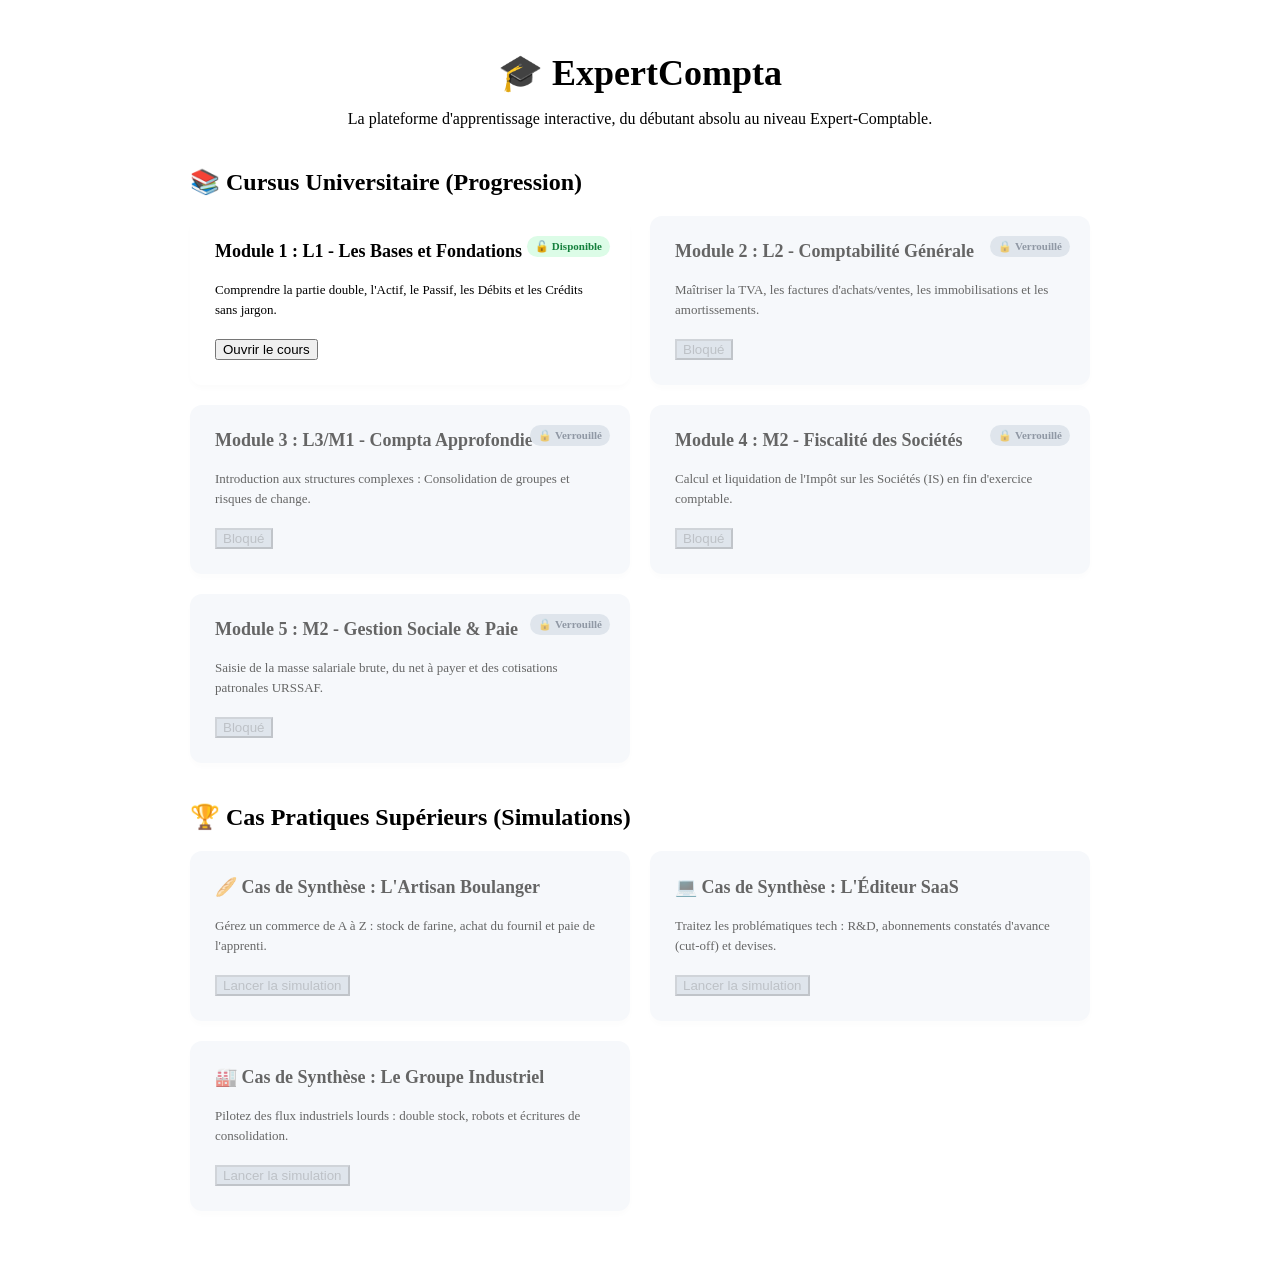
==== index.html @ 2071d0cb "Create index.html" ====
<!DOCTYPE html>
<html lang="fr">
<head>
    <meta charset="UTF-8">
    <meta name="viewport" content="width=device-width, initial-scale=1.0">
    <title>ExpertCompta | Académie de Comptabilité</title>
    <link rel="stylesheet" href="style.css">
    <style>
        body { display: flex; align-items: center; justify-content: center; min-height: 100vh; padding: 20px; box-sizing: border-box; }
        .hub-container { max-width: 900px; width: 100%; }
        .welcome-header { text-align: center; margin-bottom: 40px; }
        .welcome-header h1 { color: var(--accent-green); font-size: 36px; margin-bottom: 10px; }
        .modules-grid { display: grid; grid-template-columns: 1fr 1fr; gap: 20px; margin-bottom: 30px; }
        @media(max-width: 768px) { .modules-grid { grid-template-columns: 1fr; } }
        .module-card { background: var(--bg-card); border: 1px solid var(--border-color); border-radius: 12px; padding: 25px; position: relative; box-shadow: 0 4px 6px -1px rgba(0,0,0,0.02); }
        .module-card.locked { opacity: 0.6; background: #f1f5f9; cursor: not-allowed; }
        .module-card h3 { margin-top: 0; font-size: 18px; display: flex; align-items: center; gap: 8px; }
        .module-card p { font-size: 13px; color: var(--text-muted); line-height: 1.5; margin-bottom: 20px; }
        .lock-badge { position: absolute; top: 20px; right: 20px; background: #cbd5e1; color: #475569; padding: 4px 8px; border-radius: 20px; font-size: 11px; font-weight: bold; }
        .unlocked-badge { position: absolute; top: 20px; right: 20px; background: #dcfce7; color: #15803d; padding: 4px 8px; border-radius: 20px; font-size: 11px; font-weight: bold; }
    </style>
</head>
<body>
    <div class="hub-container">
        <div class="welcome-header">
            <h1>🎓 ExpertCompta</h1>
            <p class="text-muted">La plateforme d'apprentissage interactive, du débutant absolu au niveau Expert-Comptable.</p>
        </div>

        <h2 style="margin-bottom: 20px;">📚 Cursus Universitaire (Progression)</h2>
        <div class="modules-grid" id="modules-list"></div>

        <h2 style="margin-bottom: 20px; margin-top: 40px;">🏆 Cas Pratiques Supérieurs (Simulations)</h2>
        <div class="modules-grid" id="cases-list"></div>
    </div>

    <script>
        const configModules = [
            { id: "mod1", name: "Module 1 : L1 - Les Bases et Fondations", desc: "Comprendre la partie double, l'Actif, le Passif, les Débits et les Crédits sans jargon.", level: 1 },
            { id: "mod2", name: "Module 2 : L2 - Comptabilité Générale", desc: "Maîtriser la TVA, les factures d'achats/ventes, les immobilisations et les amortissements.", level: 2 },
            { id: "mod3", name: "Module 3 : L3/M1 - Compta Approfondie", desc: "Introduction aux structures complexes : Consolidation de groupes et risques de change.", level: 3 },
            { id: "mod4", name: "Module 4 : M2 - Fiscalité des Sociétés", desc: "Calcul et liquidation de l'Impôt sur les Sociétés (IS) en fin d'exercice comptable.", level: 4 },
            { id: "mod5", name: "Module 5 : M2 - Gestion Sociale & Paie", desc: "Saisie de la masse salariale brute, du net à payer et des cotisations patronales URSSAF.", level: 5 }
        ];

        const configCases = [
            { id: "boulangerie", name: "🥖 Cas de Synthèse : L'Artisan Boulanger", desc: "Gérez un commerce de A à Z : stock de farine, achat du fournil et paie de l'apprenti." },
            { id: "saas", name: "💻 Cas de Synthèse : L'Éditeur SaaS", desc: "Traitez les problématiques tech : R&D, abonnements constatés d'avance (cut-off) et devises." },
            { id: "industrie", name: "🏭 Cas de Synthèse : Le Groupe Industriel", desc: "Pilotez des flux industriels lourds : double stock, robots et écritures de consolidation." }
        ];

        function renderHub() {
            let userProgress = parseInt(localStorage.getItem('ec_highest_level')) || 1;
            
            const modContainer = document.getElementById('modules-list');
            modContainer.innerHTML = '';
            configModules.forEach(mod => {
                const isLocked = mod.level > userProgress;
                modContainer.innerHTML += `
                    <div class="module-card ${isLocked ? 'locked' : ''}">
                        <span class="${isLocked ? 'lock-badge' : 'unlocked-badge'}">${isLocked ? '🔒 Verrouillé' : '🔓 Disponible'}</span>
                        <h3>${mod.name}</h3>
                        <p>${mod.desc}</p>
                        <button ${isLocked ? 'disabled' : ''} onclick="launch('${mod.id}')" class="btn-main" style="${isLocked ? 'background:#cbd5e1;cursor:not-allowed;' : ''}">
                            ${isLocked ? 'Bloqué' : 'Ouvrir le cours'}
                        </button>
                    </div>`;
            });

            const casesContainer = document.getElementById('cases-list');
            casesContainer.innerHTML = '';
            configCases.forEach(c => {
                const isLocked = userProgress < 2; 
                casesContainer.innerHTML += `
                    <div class="module-card ${isLocked ? 'locked' : ''}" style="border-color: var(--accent-green);">
                        <h3>${c.name}</h3>
                        <p>${c.desc}</p>
                        <button ${isLocked ? 'disabled' : ''} onclick="launch('${c.id}')" class="btn-main" style="${isLocked ? 'background:#cbd5e1;cursor:not-allowed;' : 'background:#0284c7;'}">
                            Lancer la simulation
                        </button>
                    </div>`;
            });
        }

        function launch(id) {
            localStorage.setItem('ec_current_module', id);
            localStorage.removeItem('ec_active_save'); 
            window.location.href = 'game.html';
        }

        window.onload = renderHub;
    </script>
</body>
</html>
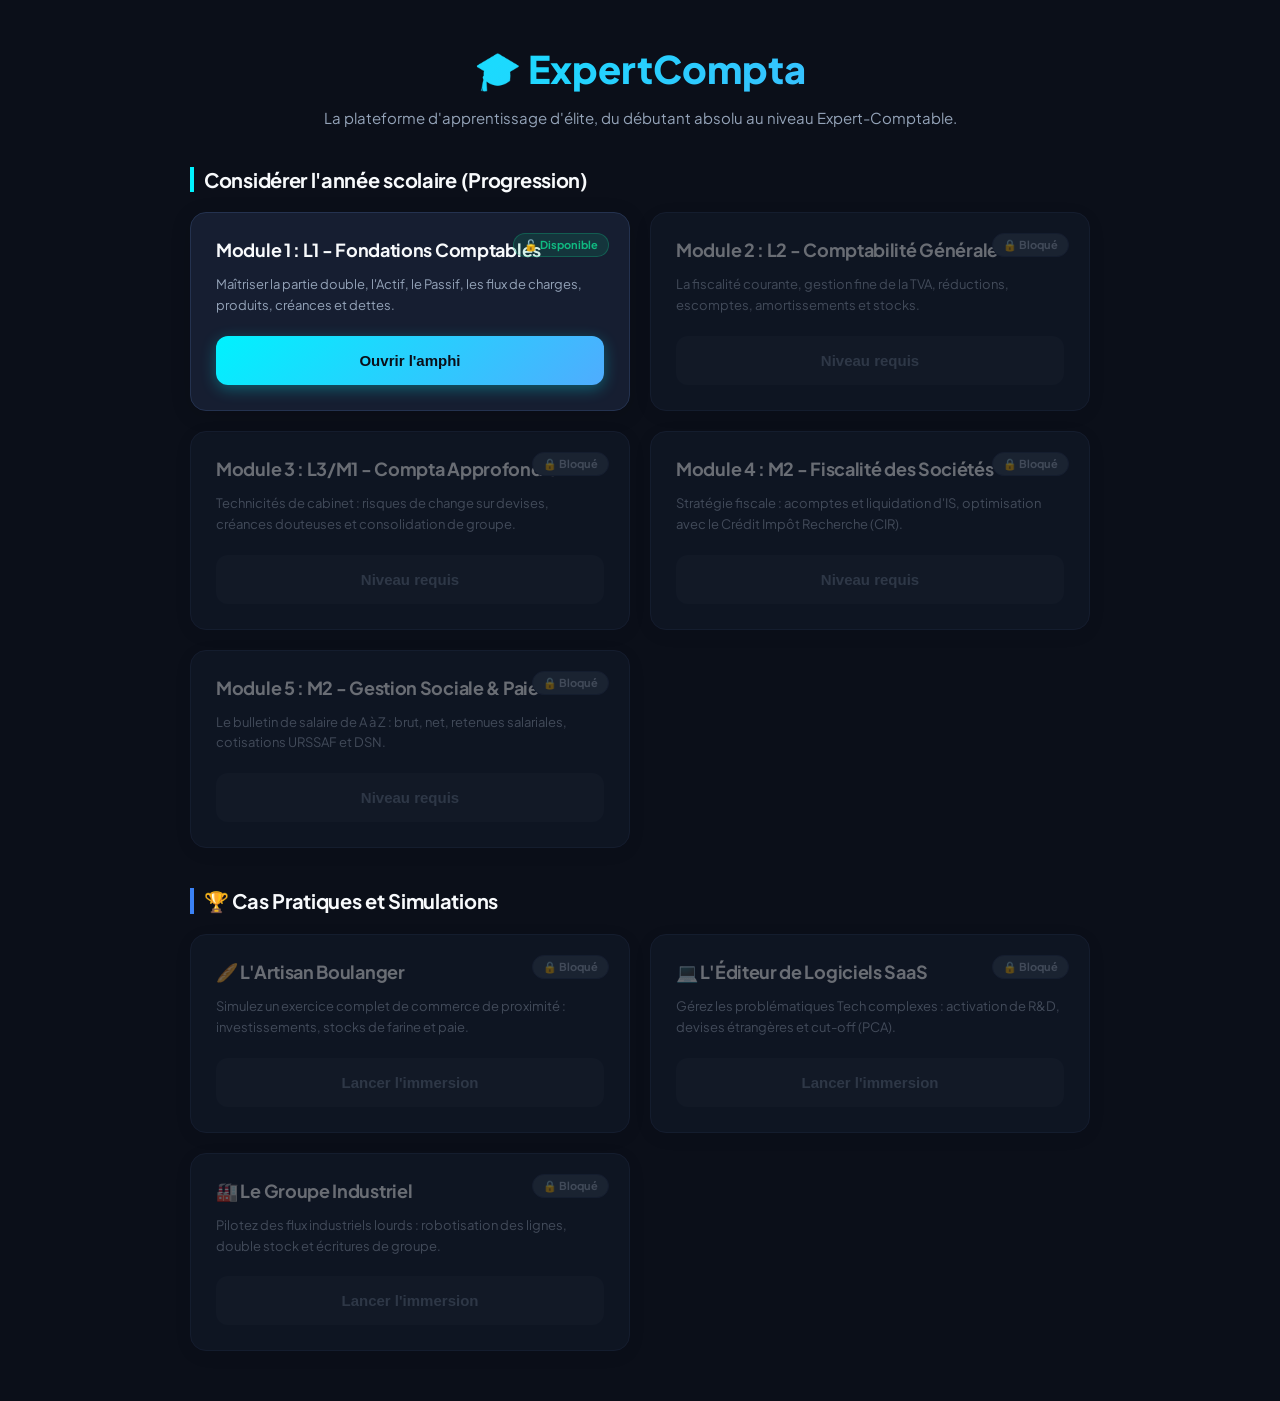
==== commit ac09c7bb: "Update index.html" ====
--- a/index.html
+++ b/index.html
@@ -9,44 +9,45 @@
         body { display: flex; align-items: center; justify-content: center; min-height: 100vh; padding: 20px; box-sizing: border-box; }
         .hub-container { max-width: 900px; width: 100%; }
         .welcome-header { text-align: center; margin-bottom: 40px; }
-        .welcome-header h1 { color: var(--accent-green); font-size: 36px; margin-bottom: 10px; }
+        .welcome-header h1 { color: var(--accent-primary); font-size: 38px; font-weight: 800; margin-bottom: 10px; background: var(--gradient-main); -webkit-background-clip: text; -webkit-text-fill-color: transparent; }
         .modules-grid { display: grid; grid-template-columns: 1fr 1fr; gap: 20px; margin-bottom: 30px; }
         @media(max-width: 768px) { .modules-grid { grid-template-columns: 1fr; } }
-        .module-card { background: var(--bg-card); border: 1px solid var(--border-color); border-radius: 12px; padding: 25px; position: relative; box-shadow: 0 4px 6px -1px rgba(0,0,0,0.02); }
-        .module-card.locked { opacity: 0.6; background: #f1f5f9; cursor: not-allowed; }
-        .module-card h3 { margin-top: 0; font-size: 18px; display: flex; align-items: center; gap: 8px; }
-        .module-card p { font-size: 13px; color: var(--text-muted); line-height: 1.5; margin-bottom: 20px; }
-        .lock-badge { position: absolute; top: 20px; right: 20px; background: #cbd5e1; color: #475569; padding: 4px 8px; border-radius: 20px; font-size: 11px; font-weight: bold; }
-        .unlocked-badge { position: absolute; top: 20px; right: 20px; background: #dcfce7; color: #15803d; padding: 4px 8px; border-radius: 20px; font-size: 11px; font-weight: bold; }
+        .module-card { background: var(--bg-card); border: 1px solid var(--border-color); border-radius: 16px; padding: 25px; position: relative; box-shadow: 0 4px 20px rgba(0,0,0,0.15); transition: all 0.3s ease; }
+        .module-card:hover:not(.locked) { border-color: var(--accent-primary); transform: translateY(-2px); }
+        .module-card.locked { opacity: 0.4; cursor: not-allowed; }
+        .module-card h3 { margin-top: 0; font-size: 18px; color: var(--text-main); margin-bottom: 10px; }
+        .module-card p { font-size: 13px; color: var(--text-muted); line-height: 1.6; margin-bottom: 20px; }
+        .lock-badge { position: absolute; top: 20px; right: 20px; background: #334155; color: #94a3b8; padding: 4px 10px; border-radius: 20px; font-size: 11px; font-weight: bold; border: 1px solid var(--border-color); }
+        .unlocked-badge { position: absolute; top: 20px; right: 20px; background: rgba(16, 185, 129, 0.15); color: var(--accent-green); padding: 4px 10px; border-radius: 20px; font-size: 11px; font-weight: bold; border: 1px solid rgba(16, 185, 129, 0.3); }
     </style>
 </head>
 <body>
-    <div class="hub-container">
+    <div class="hub-container" style="animation: slideUp 0.5s ease;">
         <div class="welcome-header">
             <h1>🎓 ExpertCompta</h1>
-            <p class="text-muted">La plateforme d'apprentissage interactive, du débutant absolu au niveau Expert-Comptable.</p>
+            <p style="color: var(--text-muted); font-size: 15px;">La plateforme d'apprentissage d'élite, du débutant absolu au niveau Expert-Comptable.</p>
         </div>
 
-        <h2 style="margin-bottom: 20px;">📚 Cursus Universitaire (Progression)</h2>
+        <h2 style="margin-bottom: 20px; font-size: 20px; color: var(--text-main); border-left: 4px solid var(--accent-primary); padding-left: 10px;">Considérer l'année scolaire (Progression)</h2>
         <div class="modules-grid" id="modules-list"></div>
 
-        <h2 style="margin-bottom: 20px; margin-top: 40px;">🏆 Cas Pratiques Supérieurs (Simulations)</h2>
+        <h2 style="margin-bottom: 20px; margin-top: 40px; font-size: 20px; color: var(--text-main); border-left: 4px solid var(--accent-blue); padding-left: 10px;">🏆 Cas Pratiques et Simulations</h2>
         <div class="modules-grid" id="cases-list"></div>
     </div>
 
     <script>
         const configModules = [
-            { id: "mod1", name: "Module 1 : L1 - Les Bases et Fondations", desc: "Comprendre la partie double, l'Actif, le Passif, les Débits et les Crédits sans jargon.", level: 1 },
-            { id: "mod2", name: "Module 2 : L2 - Comptabilité Générale", desc: "Maîtriser la TVA, les factures d'achats/ventes, les immobilisations et les amortissements.", level: 2 },
-            { id: "mod3", name: "Module 3 : L3/M1 - Compta Approfondie", desc: "Introduction aux structures complexes : Consolidation de groupes et risques de change.", level: 3 },
-            { id: "mod4", name: "Module 4 : M2 - Fiscalité des Sociétés", desc: "Calcul et liquidation de l'Impôt sur les Sociétés (IS) en fin d'exercice comptable.", level: 4 },
-            { id: "mod5", name: "Module 5 : M2 - Gestion Sociale & Paie", desc: "Saisie de la masse salariale brute, du net à payer et des cotisations patronales URSSAF.", level: 5 }
+            { id: "mod1", name: "Module 1 : L1 - Fondations Comptables", desc: "Maîtriser la partie double, l'Actif, le Passif, les flux de charges, produits, créances et dettes.", level: 1 },
+            { id: "mod2", name: "Module 2 : L2 - Comptabilité Générale", desc: "La fiscalité courante, gestion fine de la TVA, réductions, escomptes, amortissements et stocks.", level: 2 },
+            { id: "mod3", name: "Module 3 : L3/M1 - Compta Approfondie", desc: "Technicités de cabinet : risques de change sur devises, créances douteuses et consolidation de groupe.", level: 3 },
+            { id: "mod4", name: "Module 4 : M2 - Fiscalité des Sociétés", desc: "Stratégie fiscale : acomptes et liquidation d'IS, optimisation avec le Crédit Impôt Recherche (CIR).", level: 4 },
+            { id: "mod5", name: "Module 5 : M2 - Gestion Sociale & Paie", desc: "Le bulletin de salaire de A à Z : brut, net, retenues salariales, cotisations URSSAF et DSN.", level: 5 }
         ];
 
         const configCases = [
-            { id: "boulangerie", name: "🥖 Cas de Synthèse : L'Artisan Boulanger", desc: "Gérez un commerce de A à Z : stock de farine, achat du fournil et paie de l'apprenti." },
-            { id: "saas", name: "💻 Cas de Synthèse : L'Éditeur SaaS", desc: "Traitez les problématiques tech : R&D, abonnements constatés d'avance (cut-off) et devises." },
-            { id: "industrie", name: "🏭 Cas de Synthèse : Le Groupe Industriel", desc: "Pilotez des flux industriels lourds : double stock, robots et écritures de consolidation." }
+            { id: "boulangerie", name: "🥖 L'Artisan Boulanger", desc: "Simulez un exercice complet de commerce de proximité : investissements, stocks de farine et paie." },
+            { id: "saas", name: "💻 L'Éditeur de Logiciels SaaS", desc: "Gérez les problématiques Tech complexes : activation de R&D, devises étrangères et cut-off (PCA)." },
+            { id: "industrie", name: "🏭 Le Groupe Industriel", desc: "Pilotez des flux industriels lourds : robotisation des lignes, double stock et écritures de groupe." }
         ];
 
         function renderHub() {
@@ -58,11 +59,11 @@
                 const isLocked = mod.level > userProgress;
                 modContainer.innerHTML += `
                     <div class="module-card ${isLocked ? 'locked' : ''}">
-                        <span class="${isLocked ? 'lock-badge' : 'unlocked-badge'}">${isLocked ? '🔒 Verrouillé' : '🔓 Disponible'}</span>
+                        <span class="${isLocked ? 'lock-badge' : 'unlocked-badge'}">${isLocked ? '🔒 Bloqué' : '🔓 Disponible'}</span>
                         <h3>${mod.name}</h3>
                         <p>${mod.desc}</p>
-                        <button ${isLocked ? 'disabled' : ''} onclick="launch('${mod.id}')" class="btn-main" style="${isLocked ? 'background:#cbd5e1;cursor:not-allowed;' : ''}">
-                            ${isLocked ? 'Bloqué' : 'Ouvrir le cours'}
+                        <button ${isLocked ? 'disabled' : ''} onclick="launch('${mod.id}')" class="btn-main" style="${isLocked ? 'background:#1e293b;color:#64748b;box-shadow:none;cursor:not-allowed;' : ''}">
+                            ${isLocked ? 'Niveau requis' : 'Ouvrir l\'amphi'}
                         </button>
                     </div>`;
             });
@@ -72,11 +73,12 @@
             configCases.forEach(c => {
                 const isLocked = userProgress < 2; 
                 casesContainer.innerHTML += `
-                    <div class="module-card ${isLocked ? 'locked' : ''}" style="border-color: var(--accent-green);">
+                    <div class="module-card ${isLocked ? 'locked' : ''}">
+                        <span class="${isLocked ? 'lock-badge' : 'unlocked-badge'}" style="${isLocked ? '' : 'color:var(--accent-blue);background:rgba(59,130,246,0.15);border-color:rgba(59,130,246,0.3);'}">${isLocked ? '🔒 Bloqué' : '⚡ Simulateur'}</span>
                         <h3>${c.name}</h3>
                         <p>${c.desc}</p>
-                        <button ${isLocked ? 'disabled' : ''} onclick="launch('${c.id}')" class="btn-main" style="${isLocked ? 'background:#cbd5e1;cursor:not-allowed;' : 'background:#0284c7;'}">
-                            Lancer la simulation
+                        <button ${isLocked ? 'disabled' : ''} onclick="launch('${c.id}')" class="btn-main" style="${isLocked ? 'background:#1e293b;color:#64748b;box-shadow:none;cursor:not-allowed;' : 'background:linear-gradient(135deg, #3b82f6 0%, #1d4ed8 100%);box-shadow:0 4px 15px rgba(59,130,246,0.3);'}">
+                            Lancer l'immersion
                         </button>
                     </div>`;
             });
--- a/style.css
+++ b/style.css
@@ -0,0 +1,268 @@
+/* ==========================================================================
+   🎨 EXPERTCOMPTA - DESIGN SYSTEM PREMIUM & VISUEL MOTIVANT
+   ========================================================================== */
+
+@import url('https://fonts.googleapis.com/css2?family=Plus+Jakarta+Sans:wght@400;500;600;700;800&display=swap');
+
+:root {
+    /* Palette de couleurs stimulantes et modernes */
+    --bg-main: #0b0f19;       /* Fond sombre immersif style SaaS moderne */
+    --bg-card: #161e31;       /* Cartes légèrement plus claires */
+    --bg-card-hover: #1e2942; 
+    --border-color: #24324f;   /* Bordures discrètes et élégantes */
+    
+    --text-main: #f8fafc;     /* Blanc cassé ultra-lisible */
+    --text-muted: #94a3b8;    /* Texte secondaire doux */
+    
+    /* Couleurs d'action énergisantes */
+    --accent-primary: #00f2fe;   /* Cyan électrique (Boutons, focus) */
+    --accent-green: #10b981;     /* Vert Émeraude (Succès, Débit, Actif) */
+    --accent-red: #f43f5e;       /* Rose/Rouge Vif (Erreur, Crédit, Charges) */
+    --accent-blue: #3b82f6;      /* Bleu Indigo (Passif, Produits) */
+    
+    --gradient-main: linear-gradient(135deg, #00f2fe 0%, #4facfe 100%);
+    --gradient-success: linear-gradient(135deg, #10b981 0%, #059669 100%);
+}
+
+/* Base HTML & Reset */
+body {
+    font-family: 'Plus Jakarta Sans', system-ui, sans-serif;
+    background-color: var(--bg-main);
+    color: var(--text-main);
+    margin: 0;
+    padding: 0;
+    min-height: 100vh;
+    -webkit-font-smoothing: antialiased;
+}
+
+.container {
+    max-width: 1440px;
+    margin: 0 auto;
+    padding: 30px 20px;
+}
+
+/* 🏢 HEADER & NAVIGATION BANNER */
+header {
+    display: flex;
+    justify-content: space-between;
+    align-items: center;
+    background: rgba(22, 30, 49, 0.7);
+    backdrop-filter: blur(12px);
+    padding: 20px 30px;
+    border-radius: 16px;
+    border: 1px solid var(--border-color);
+    margin-bottom: 30px;
+    box-shadow: 0 10px 30px -10px rgba(0, 0, 0, 0.5);
+}
+
+.logo {
+    font-size: 24px;
+    font-weight: 800;
+    background: var(--gradient-main);
+    -webkit-background-clip: text;
+    -webkit-text-fill-color: transparent;
+    cursor: pointer;
+    letter-spacing: -0.5px;
+}
+
+.mission-subtitle {
+    font-size: 13px;
+    color: var(--text-muted);
+    font-weight: 500;
+    margin-top: 4px;
+}
+
+/* 🎚️ BARRE D'EXPÉRIENCE (Gamification style Duolingo) */
+.xp-text {
+    font-size: 12px;
+    font-weight: 700;
+    color: var(--accent-primary);
+    text-align: right;
+    margin-bottom: 6px;
+    text-transform: uppercase;
+    letter-spacing: 1px;
+}
+
+.xp-bar-container {
+    width: 160px;
+    height: 10px;
+    background: #0f1422;
+    border-radius: 20px;
+    overflow: hidden;
+    border: 1px solid var(--border-color);
+}
+
+.xp-bar {
+    width: 0%;
+    height: 100%;
+    background: var(--gradient-main);
+    border-radius: 20px;
+    transition: width 0.6s cubic-bezier(0.4, 0, 0.2, 1);
+}
+
+/* 🔲 STRUCTURE ET GRILLE PRINCIPALE */
+.grid {
+    display: grid;
+    grid-template-columns: 1.1fr 0.9fr;
+    gap: 30px;
+}
+@media (max-width: 1100px) { .grid { grid-template-columns: 1fr; } }
+
+/* 🃏 CARTES ET CONTENEURS (Glassmorphism tactile) */
+.card {
+    background: var(--bg-card);
+    border: 1px solid var(--border-color);
+    border-radius: 20px;
+    padding: 30px;
+    margin-bottom: 30px;
+    box-shadow: 0 4px 20px rgba(0, 0, 0, 0.2);
+    transition: transform 0.3s ease, border-color 0.3s ease;
+}
+.card:hover {
+    border-color: #2e3f64;
+}
+
+h2, h3, h4 {
+    font-weight: 700;
+    letter-spacing: -0.3px;
+    margin-top: 0;
+}
+
+/* 🎛️ FORMULAIRES ET SÉLECTEURS INTUITIFS */
+.form-group { margin-bottom: 20px; }
+
+label {
+    display: block;
+    font-weight: 600;
+    font-size: 13px;
+    color: var(--text-muted);
+    margin-bottom: 8px;
+    text-transform: uppercase;
+    letter-spacing: 0.5px;
+}
+
+select, input[type="number"] {
+    width: 100%;
+    padding: 14px;
+    background-color: #0f1422;
+    border: 1px solid var(--border-color);
+    border-radius: 10px;
+    color: var(--text-main);
+    box-sizing: border-box;
+    font-size: 15px;
+    font-weight: 500;
+    transition: all 0.3s ease;
+}
+select:focus, input[type="number"]:focus {
+    outline: none;
+    border-color: var(--accent-primary);
+    box-shadow: 0 0 0 3px rgba(0, 242, 254, 0.15);
+}
+
+/* ⚡ BOUTONS ÉLECTRIQUES */
+.btn-main {
+    background: var(--gradient-main);
+    color: #0b0f19;
+    border: none;
+    padding: 16px 24px;
+    border-radius: 12px;
+    font-weight: 700;
+    font-size: 15px;
+    cursor: pointer;
+    width: 100%;
+    transition: all 0.3s cubic-bezier(0.4, 0, 0.2, 1);
+    box-shadow: 0 4px 15px rgba(0, 242, 254, 0.3);
+}
+.btn-main:hover {
+    transform: translateY(-2px);
+    box-shadow: 0 6px 20px rgba(0, 242, 254, 0.5);
+}
+.btn-main:active { transform: translateY(0); }
+
+.btn-secondary {
+    background: #1e293b;
+    border: 1px solid var(--border-color);
+    color: var(--text-main);
+    padding: 10px 18px;
+    border-radius: 10px;
+    font-size: 14px;
+    font-weight: 600;
+    cursor: pointer;
+    transition: all 0.2s;
+}
+.btn-secondary:hover { background: #26334d; border-color: var(--text-muted); }
+
+.btn-danger {
+    background: rgba(244, 63, 94, 0.1);
+    border: 1px solid rgba(244, 63, 94, 0.2);
+    color: var(--accent-red);
+    padding: 6px 10px;
+    border-radius: 6px;
+    cursor: pointer;
+    font-size: 12px;
+    font-weight: 600;
+    transition: all 0.2s;
+}
+.btn-danger:hover { background: var(--accent-red); color: white; }
+
+/* 🚨 BOITE D'ERREUR COMPTABLE */
+.error-box {
+    background: rgba(244, 63, 94, 0.1);
+    border: 1px solid rgba(244, 63, 94, 0.3);
+    color: #fda4af;
+    padding: 16px;
+    border-radius: 12px;
+    margin-bottom: 25px;
+    font-size: 14px;
+    font-weight: 500;
+    display: none;
+    animation: shake 0.4s ease-in-out;
+}
+
+/* 📊 GRAPHIQUES ET ÉTATS COMPTABLES DYNAMIQUES */
+.financial-line {
+    display: flex;
+    justify-content: space-between;
+    align-items: center;
+    font-size: 14px;
+    padding: 8px 12px;
+    background: rgba(15, 20, 34, 0.4);
+    border-radius: 8px;
+    margin-bottom: 8px;
+    border-left: 3px solid transparent;
+}
+.financial-line strong { color: var(--text-main); }
+
+.title-actif { color: var(--accent-green); border-bottom: 2px solid rgba(16, 185, 129, 0.2); padding-bottom: 6px; margin-bottom: 15px; }
+.title-passif { color: var(--accent-blue); border-bottom: 2px solid rgba(59, 130, 246, 0.2); padding-bottom: 6px; margin-bottom: 15px; }
+
+#actif-list .financial-line { border-left-color: var(--accent-green); }
+#passif-list .financial-line { border-left-color: var(--accent-blue); }
+#charges-list .financial-line { border-left-color: var(--accent-red); }
+#produits-list .financial-line { border-left-color: var(--accent-primary); }
+
+/* 📖 JOURNAL COMPTABLE TABLEAU */
+table { width: 100%; border-collapse: collapse; margin-top: 10px; }
+th, td { padding: 14px; text-align: left; font-size: 14px; border-bottom: 1px solid var(--border-color); }
+th { color: var(--text-muted); font-weight: 600; text-transform: uppercase; font-size: 12px; letter-spacing: 0.5px; }
+td strong { color: var(--accent-primary); }
+
+/* 🎉 PANNEAU DE REUSSITE ACADÉMIQUE (Écran Vert motivant) */
+.success-card {
+    background: linear-gradient(135deg, rgba(16, 185, 129, 0.15) 0%, rgba(5, 150, 105, 0.05) 100%);
+    border: 1px solid rgba(16, 185, 129, 0.4);
+    color: #a7f3d0;
+    animation: slideUp 0.5s cubic-bezier(0.175, 0.885, 0.32, 1.275);
+}
+.success-card h3 { color: var(--accent-green); }
+
+/* 🎬 ANIMATIONS */
+@keyframes slideUp {
+    from { transform: translateY(20px); opacity: 0; }
+    to { transform: translateY(0); opacity: 1; }
+}
+@keyframes shake {
+    0%, 100% { transform: translateX(0); }
+    25% { transform: translateX(-6px); }
+    75% { transform: translateX(6px); }
+}
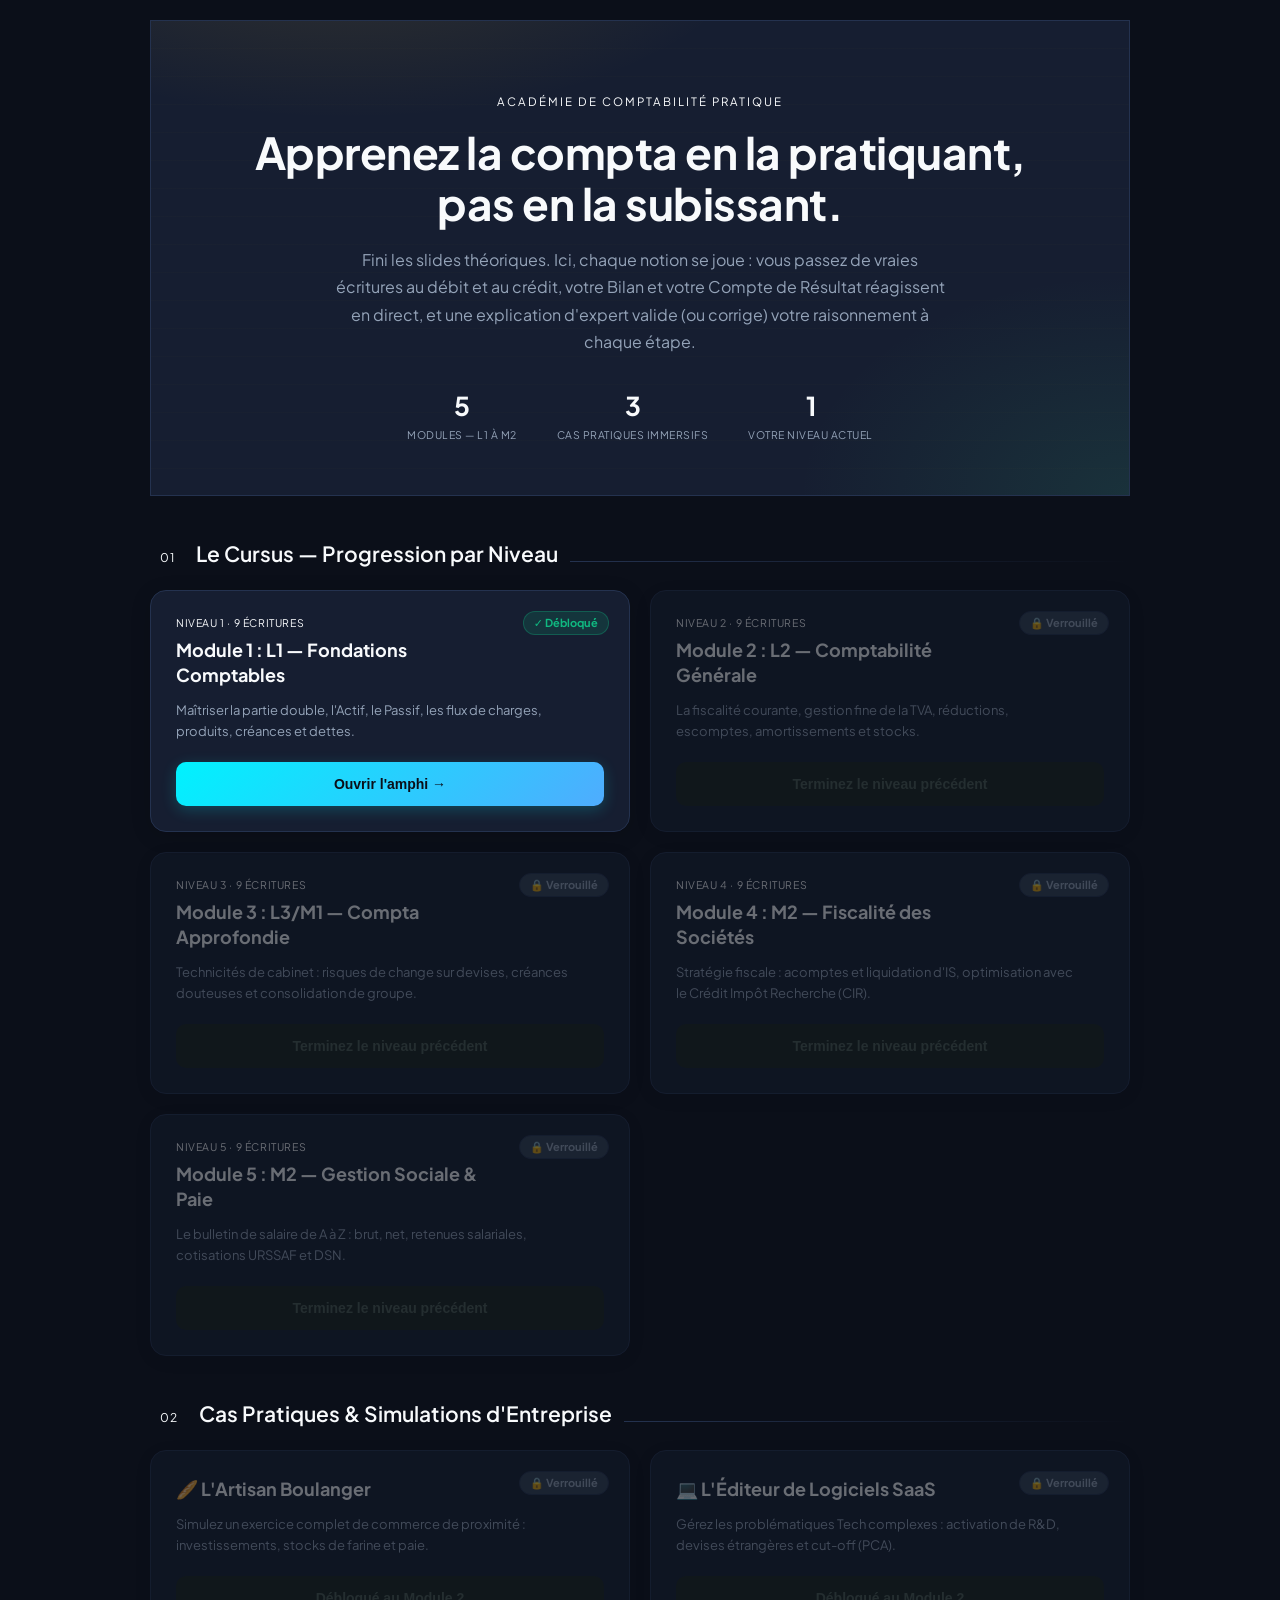
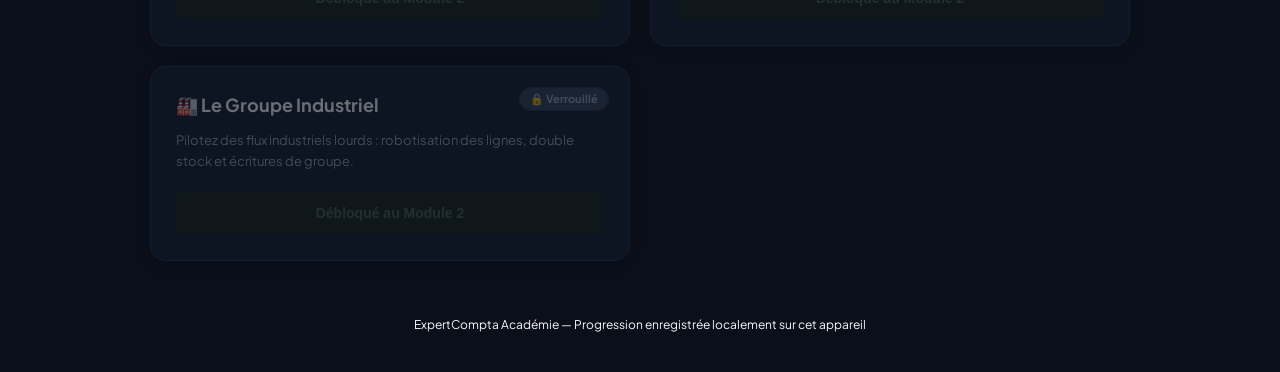
==== commit 99437bab: "Update index.html" ====
--- a/index.html
+++ b/index.html
@@ -3,45 +3,121 @@
 <head>
     <meta charset="UTF-8">
     <meta name="viewport" content="width=device-width, initial-scale=1.0">
-    <title>ExpertCompta | Académie de Comptabilité</title>
+    <title>ExpertCompta | Académie de Comptabilité Pratique</title>
+    <meta name="description" content="Apprenez la comptabilité en passant de vraies écritures, pas en lisant des slides. Du Bilan Actif/Passif à la fiscalité des sociétés.">
     <link rel="stylesheet" href="style.css">
     <style>
-        body { display: flex; align-items: center; justify-content: center; min-height: 100vh; padding: 20px; box-sizing: border-box; }
-        .hub-container { max-width: 900px; width: 100%; }
-        .welcome-header { text-align: center; margin-bottom: 40px; }
-        .welcome-header h1 { color: var(--accent-primary); font-size: 38px; font-weight: 800; margin-bottom: 10px; background: var(--gradient-main); -webkit-background-clip: text; -webkit-text-fill-color: transparent; }
-        .modules-grid { display: grid; grid-template-columns: 1fr 1fr; gap: 20px; margin-bottom: 30px; }
-        @media(max-width: 768px) { .modules-grid { grid-template-columns: 1fr; } }
-        .module-card { background: var(--bg-card); border: 1px solid var(--border-color); border-radius: 16px; padding: 25px; position: relative; box-shadow: 0 4px 20px rgba(0,0,0,0.15); transition: all 0.3s ease; }
-        .module-card:hover:not(.locked) { border-color: var(--accent-primary); transform: translateY(-2px); }
-        .module-card.locked { opacity: 0.4; cursor: not-allowed; }
-        .module-card h3 { margin-top: 0; font-size: 18px; color: var(--text-main); margin-bottom: 10px; }
-        .module-card p { font-size: 13px; color: var(--text-muted); line-height: 1.6; margin-bottom: 20px; }
-        .lock-badge { position: absolute; top: 20px; right: 20px; background: #334155; color: #94a3b8; padding: 4px 10px; border-radius: 20px; font-size: 11px; font-weight: bold; border: 1px solid var(--border-color); }
-        .unlocked-badge { position: absolute; top: 20px; right: 20px; background: rgba(16, 185, 129, 0.15); color: var(--accent-green); padding: 4px 10px; border-radius: 20px; font-size: 11px; font-weight: bold; border: 1px solid rgba(16, 185, 129, 0.3); }
+        body { padding: 20px; box-sizing: border-box; }
+        .hub-container { max-width: 980px; width: 100%; margin: 0 auto; }
+
+        /* ---------- HERO ---------- */
+        .hero {
+            position: relative;
+            padding: 64px 40px 52px;
+            margin-bottom: 40px;
+            border-radius: var(--radius-lg);
+            border: 1px solid var(--border-color);
+            background:
+                radial-gradient(ellipse 700px 320px at 20% -20%, rgba(201,162,39,0.16), transparent 60%),
+                radial-gradient(ellipse 600px 400px at 100% 100%, rgba(47,168,118,0.14), transparent 55%),
+                var(--bg-card);
+            overflow: hidden;
+            text-align: center;
+        }
+        .hero::after {
+            content: "";
+            position: absolute; inset: 0;
+            background-image: repeating-linear-gradient(180deg, transparent, transparent 27px, rgba(201,162,39,0.03) 28px);
+            pointer-events: none;
+        }
+        .hero-eyebrow {
+            font-family: var(--font-mono); font-size: 11.5px; letter-spacing: 2px; text-transform: uppercase;
+            color: var(--gold-bright); margin-bottom: 18px; display: inline-flex; align-items: center; gap: 10px;
+        }
+        .hero-eyebrow::before, .hero-eyebrow::after { content: ""; width: 26px; height: 1px; background: var(--gold-dim); }
+        .hero h1 {
+            font-family: var(--font-display); font-weight: 700; font-size: 44px; line-height: 1.15;
+            margin: 0 0 18px; color: var(--text-main); letter-spacing: -0.5px;
+        }
+        .hero h1 em { font-style: normal; color: var(--gold-bright); }
+        .hero p.lede {
+            color: var(--text-muted); font-size: 16px; line-height: 1.7; max-width: 620px; margin: 0 auto 8px;
+            position: relative;
+        }
+        .hero-stats {
+            display: flex; justify-content: center; gap: 40px; margin-top: 34px; flex-wrap: wrap; position: relative;
+        }
+        .hero-stat { text-align: center; }
+        .hero-stat strong {
+            display: block; font-family: var(--font-display); font-size: 26px; font-weight: 700; color: var(--emerald-bright);
+        }
+        .hero-stat span { font-family: var(--font-mono); font-size: 10.5px; color: var(--text-muted); text-transform: uppercase; letter-spacing: 0.5px; }
+
+        /* ---------- SECTION HEADERS ---------- */
+        .section-header {
+            display: flex; align-items: baseline; gap: 12px; margin-bottom: 22px; margin-top: 44px;
+        }
+        .section-header .num {
+            font-family: var(--font-mono); font-size: 12px; color: var(--gold); border: 1px solid var(--gold-dim);
+            border-radius: 20px; padding: 3px 10px; letter-spacing: 0.5px;
+        }
+        .section-header h2 {
+            font-family: var(--font-display); font-weight: 600; font-size: 21px; color: var(--text-main); margin: 0;
+        }
+        .section-header .rule { flex: 1; height: 1px; background: linear-gradient(90deg, var(--border-color), transparent); }
+
+        .modules-grid { display: grid; grid-template-columns: 1fr 1fr; gap: 20px; margin-bottom: 12px; }
+        @media(max-width: 768px) { .modules-grid { grid-template-columns: 1fr; } .hero h1 { font-size: 32px; } .hero { padding: 44px 24px 36px; } }
+
+        .module-card .level-tag {
+            font-family: var(--font-mono); font-size: 10.5px; color: var(--text-faint); text-transform: uppercase;
+            letter-spacing: 0.6px; margin-bottom: 8px; display: block;
+        }
+
+        footer.hub-footer {
+            text-align: center; margin: 56px 0 20px; color: var(--text-faint); font-size: 12px;
+            font-family: var(--font-mono);
+        }
     </style>
 </head>
 <body>
     <div class="hub-container" style="animation: slideUp 0.5s ease;">
-        <div class="welcome-header">
-            <h1>🎓 ExpertCompta</h1>
-            <p style="color: var(--text-muted); font-size: 15px;">La plateforme d'apprentissage d'élite, du débutant absolu au niveau Expert-Comptable.</p>
+
+        <div class="hero">
+            <div class="hero-eyebrow">Académie de comptabilité pratique</div>
+            <h1>Apprenez la compta en la <em>pratiquant</em>,<br>pas en la subissant.</h1>
+            <p class="lede">Fini les slides théoriques. Ici, chaque notion se joue : vous passez de vraies écritures au débit et au crédit, votre Bilan et votre Compte de Résultat réagissent en direct, et une explication d'expert valide (ou corrige) votre raisonnement à chaque étape.</p>
+            <div class="hero-stats">
+                <div class="hero-stat"><strong id="stat-modules">5</strong><span>Modules — L1 à M2</span></div>
+                <div class="hero-stat"><strong id="stat-cases">3</strong><span>Cas pratiques immersifs</span></div>
+                <div class="hero-stat"><strong id="stat-level">1</strong><span>Votre niveau actuel</span></div>
+            </div>
         </div>
 
-        <h2 style="margin-bottom: 20px; font-size: 20px; color: var(--text-main); border-left: 4px solid var(--accent-primary); padding-left: 10px;">Considérer l'année scolaire (Progression)</h2>
+        <div class="section-header">
+            <span class="num">01</span>
+            <h2>Le Cursus — Progression par Niveau</h2>
+            <div class="rule"></div>
+        </div>
         <div class="modules-grid" id="modules-list"></div>
 
-        <h2 style="margin-bottom: 20px; margin-top: 40px; font-size: 20px; color: var(--text-main); border-left: 4px solid var(--accent-blue); padding-left: 10px;">🏆 Cas Pratiques et Simulations</h2>
+        <div class="section-header">
+            <span class="num">02</span>
+            <h2>Cas Pratiques &amp; Simulations d'Entreprise</h2>
+            <div class="rule"></div>
+        </div>
         <div class="modules-grid" id="cases-list"></div>
+
+        <footer class="hub-footer">ExpertCompta Académie — Progression enregistrée localement sur cet appareil</footer>
     </div>
 
     <script>
         const configModules = [
-            { id: "mod1", name: "Module 1 : L1 - Fondations Comptables", desc: "Maîtriser la partie double, l'Actif, le Passif, les flux de charges, produits, créances et dettes.", level: 1 },
-            { id: "mod2", name: "Module 2 : L2 - Comptabilité Générale", desc: "La fiscalité courante, gestion fine de la TVA, réductions, escomptes, amortissements et stocks.", level: 2 },
-            { id: "mod3", name: "Module 3 : L3/M1 - Compta Approfondie", desc: "Technicités de cabinet : risques de change sur devises, créances douteuses et consolidation de groupe.", level: 3 },
-            { id: "mod4", name: "Module 4 : M2 - Fiscalité des Sociétés", desc: "Stratégie fiscale : acomptes et liquidation d'IS, optimisation avec le Crédit Impôt Recherche (CIR).", level: 4 },
-            { id: "mod5", name: "Module 5 : M2 - Gestion Sociale & Paie", desc: "Le bulletin de salaire de A à Z : brut, net, retenues salariales, cotisations URSSAF et DSN.", level: 5 }
+            { id: "mod1", name: "Module 1 : L1 — Fondations Comptables", desc: "Maîtriser la partie double, l'Actif, le Passif, les flux de charges, produits, créances et dettes.", level: 1, tag: "9 écritures" },
+            { id: "mod2", name: "Module 2 : L2 — Comptabilité Générale", desc: "La fiscalité courante, gestion fine de la TVA, réductions, escomptes, amortissements et stocks.", level: 2, tag: "9 écritures" },
+            { id: "mod3", name: "Module 3 : L3/M1 — Compta Approfondie", desc: "Technicités de cabinet : risques de change sur devises, créances douteuses et consolidation de groupe.", level: 3, tag: "9 écritures" },
+            { id: "mod4", name: "Module 4 : M2 — Fiscalité des Sociétés", desc: "Stratégie fiscale : acomptes et liquidation d'IS, optimisation avec le Crédit Impôt Recherche (CIR).", level: 4, tag: "9 écritures" },
+            { id: "mod5", name: "Module 5 : M2 — Gestion Sociale & Paie", desc: "Le bulletin de salaire de A à Z : brut, net, retenues salariales, cotisations URSSAF et DSN.", level: 5, tag: "9 écritures" }
         ];
 
         const configCases = [
@@ -52,18 +128,20 @@
 
         function renderHub() {
             let userProgress = parseInt(localStorage.getItem('ec_highest_level')) || 1;
-            
+            document.getElementById('stat-level').innerText = userProgress;
+
             const modContainer = document.getElementById('modules-list');
             modContainer.innerHTML = '';
             configModules.forEach(mod => {
                 const isLocked = mod.level > userProgress;
                 modContainer.innerHTML += `
                     <div class="module-card ${isLocked ? 'locked' : ''}">
-                        <span class="${isLocked ? 'lock-badge' : 'unlocked-badge'}">${isLocked ? '🔒 Bloqué' : '🔓 Disponible'}</span>
+                        <span class="${isLocked ? 'lock-badge' : 'unlocked-badge'}">${isLocked ? '🔒 Verrouillé' : '✓ Débloqué'}</span>
+                        <span class="level-tag">Niveau ${mod.level} · ${mod.tag}</span>
                         <h3>${mod.name}</h3>
                         <p>${mod.desc}</p>
-                        <button ${isLocked ? 'disabled' : ''} onclick="launch('${mod.id}')" class="btn-main" style="${isLocked ? 'background:#1e293b;color:#64748b;box-shadow:none;cursor:not-allowed;' : ''}">
-                            ${isLocked ? 'Niveau requis' : 'Ouvrir l\'amphi'}
+                        <button ${isLocked ? 'disabled' : ''} onclick="launch('${mod.id}')" class="btn-main" style="${isLocked ? 'background:#1a2420;color:#4d5c53;box-shadow:none;cursor:not-allowed;' : ''}">
+                            ${isLocked ? 'Terminez le niveau précédent' : "Ouvrir l'amphi →"}
                         </button>
                     </div>`;
             });
@@ -71,14 +149,14 @@
             const casesContainer = document.getElementById('cases-list');
             casesContainer.innerHTML = '';
             configCases.forEach(c => {
-                const isLocked = userProgress < 2; 
+                const isLocked = userProgress < 2;
                 casesContainer.innerHTML += `
                     <div class="module-card ${isLocked ? 'locked' : ''}">
-                        <span class="${isLocked ? 'lock-badge' : 'unlocked-badge'}" style="${isLocked ? '' : 'color:var(--accent-blue);background:rgba(59,130,246,0.15);border-color:rgba(59,130,246,0.3);'}">${isLocked ? '🔒 Bloqué' : '⚡ Simulateur'}</span>
+                        <span class="${isLocked ? 'lock-badge' : 'unlocked-badge'}" style="${isLocked ? '' : 'color:#7fb1e8;background:rgba(77,143,209,0.15);border-color:rgba(77,143,209,0.35);'}">${isLocked ? '🔒 Verrouillé' : '⚡ Simulateur'}</span>
                         <h3>${c.name}</h3>
                         <p>${c.desc}</p>
-                        <button ${isLocked ? 'disabled' : ''} onclick="launch('${c.id}')" class="btn-main" style="${isLocked ? 'background:#1e293b;color:#64748b;box-shadow:none;cursor:not-allowed;' : 'background:linear-gradient(135deg, #3b82f6 0%, #1d4ed8 100%);box-shadow:0 4px 15px rgba(59,130,246,0.3);'}">
-                            Lancer l'immersion
+                        <button ${isLocked ? 'disabled' : ''} onclick="launch('${c.id}')" class="btn-main" style="${isLocked ? 'background:#1a2420;color:#4d5c53;box-shadow:none;cursor:not-allowed;' : 'background:linear-gradient(135deg, #7fb1e8 0%, #4d8fd1 100%);color:#0a1512;box-shadow:0 8px 22px rgba(77,143,209,0.25);'}">
+                            ${isLocked ? 'Débloqué au Module 2' : "Lancer l'immersion →"}
                         </button>
                     </div>`;
             });
@@ -86,7 +164,7 @@
 
         function launch(id) {
             localStorage.setItem('ec_current_module', id);
-            localStorage.removeItem('ec_active_save'); 
+            localStorage.removeItem('ec_active_save');
             window.location.href = 'game.html';
         }
 
--- a/style.css
+++ b/style.css
@@ -1,268 +1,145 @@
-/* ==========================================================================
-   🎨 EXPERTCOMPTA - DESIGN SYSTEM PREMIUM & VISUEL MOTIVANT
-   ========================================================================== */
-
 @import url('https://fonts.googleapis.com/css2?family=Plus+Jakarta+Sans:wght@400;500;600;700;800&display=swap');
 
 :root {
-    /* Palette de couleurs stimulantes et modernes */
-    --bg-main: #0b0f19;       /* Fond sombre immersif style SaaS moderne */
-    --bg-card: #161e31;       /* Cartes légèrement plus claires */
-    --bg-card-hover: #1e2942; 
-    --border-color: #24324f;   /* Bordures discrètes et élégantes */
-    
-    --text-main: #f8fafc;     /* Blanc cassé ultra-lisible */
-    --text-muted: #94a3b8;    /* Texte secondaire doux */
-    
-    /* Couleurs d'action énergisantes */
-    --accent-primary: #00f2fe;   /* Cyan électrique (Boutons, focus) */
-    --accent-green: #10b981;     /* Vert Émeraude (Succès, Débit, Actif) */
-    --accent-red: #f43f5e;       /* Rose/Rouge Vif (Erreur, Crédit, Charges) */
-    --accent-blue: #3b82f6;      /* Bleu Indigo (Passif, Produits) */
-    
+    --bg-main: #0b0f19;       
+    --bg-card: #161e31;       
+    --border-color: #24324f;   
+    --text-main: #f8fafc;     
+    --text-muted: #94a3b8;    
+    --accent-primary: #00f2fe;   
+    --accent-green: #10b981;     
+    --accent-red: #f43f5e;       
+    --accent-blue: #3b82f6;      
     --gradient-main: linear-gradient(135deg, #00f2fe 0%, #4facfe 100%);
     --gradient-success: linear-gradient(135deg, #10b981 0%, #059669 100%);
 }
 
-/* Base HTML & Reset */
 body {
     font-family: 'Plus Jakarta Sans', system-ui, sans-serif;
     background-color: var(--bg-main);
     color: var(--text-main);
-    margin: 0;
-    padding: 0;
-    min-height: 100vh;
+    margin: 0; padding: 0;
     -webkit-font-smoothing: antialiased;
 }
 
-.container {
-    max-width: 1440px;
-    margin: 0 auto;
-    padding: 30px 20px;
+.container { max-width: 1400px; margin: 0 auto; padding: 25px; }
+
+/* 🕋 HEADER PREMIUM DOUBLE ALIGNEMENT */
+header {
+    display: flex; 
+    justify-content: space-between; 
+    align-items: center;
+    background: rgba(22, 30, 49, 0.8); 
+    backdrop-filter: blur(10px);
+    padding: 20px 30px; 
+    border-radius: 16px; 
+    border: 1px solid var(--border-color); 
+    margin-bottom: 25px;
+    box-shadow: 0 10px 30px rgba(0,0,0,0.3);
 }
 
-/* 🏢 HEADER & NAVIGATION BANNER */
-header {
+.header-right-block {
     display: flex;
-    justify-content: space-between;
     align-items: center;
-    background: rgba(22, 30, 49, 0.7);
-    backdrop-filter: blur(12px);
-    padding: 20px 30px;
-    border-radius: 16px;
-    border: 1px solid var(--border-color);
-    margin-bottom: 30px;
-    box-shadow: 0 10px 30px -10px rgba(0, 0, 0, 0.5);
+    gap: 20px !important;
 }
 
-.logo {
-    font-size: 24px;
-    font-weight: 800;
-    background: var(--gradient-main);
-    -webkit-background-clip: text;
-    -webkit-text-fill-color: transparent;
-    cursor: pointer;
-    letter-spacing: -0.5px;
+.xp-container {
+    display: flex;
+    flex-direction: column;
+    justify-content: center;
 }
 
-.mission-subtitle {
-    font-size: 13px;
-    color: var(--text-muted);
-    font-weight: 500;
-    margin-top: 4px;
+.logo { font-size: 22px; font-weight: 800; background: var(--gradient-main); -webkit-background-clip: text; -webkit-text-fill-color: transparent; cursor: pointer; }
+.mission-subtitle { font-size: 13px; color: var(--text-muted); margin-top: 4px; font-weight: 500; }
+.grid { display: grid; grid-template-columns: 1.1fr 0.9fr; gap: 25px; }
+@media (max-width: 1150px) { .grid { grid-template-columns: 1fr; } }
+
+/* 🃏 CARTES DE MODULES & SÉCURITÉ ANTI-COLLISION */
+.module-card { 
+    background: var(--bg-card); 
+    border: 1px solid var(--border-color); 
+    border-radius: 16px; 
+    padding: 25px; 
+    position: relative; 
+    box-shadow: 0 4px 20px rgba(0,0,0,0.15); 
+    transition: all 0.3s ease; 
+}
+.module-card:hover:not(.locked) { border-color: var(--accent-primary); transform: translateY(-2px); }
+.module-card.locked { opacity: 0.4; cursor: not-allowed; }
+
+.module-card h3 { 
+    margin-top: 0; 
+    font-size: 18px; 
+    color: var(--text-main); 
+    margin-bottom: 12px; 
+    padding-right: 120px; /* 🛡️ Zone de sécurité anti-collision pour le badge */
+    line-height: 1.4;
+}
+.module-card p { font-size: 13px; color: var(--text-muted); line-height: 1.6; margin-bottom: 20px; padding-right: 20px; }
+
+.card {
+    background: var(--bg-card); border: 1px solid var(--border-color);
+    border-radius: 16px; padding: 25px; margin-bottom: 25px;
+    box-shadow: 0 4px 20px rgba(0, 0, 0, 0.2);
 }
 
-/* 🎚️ BARRE D'EXPÉRIENCE (Gamification style Duolingo) */
-.xp-text {
-    font-size: 12px;
-    font-weight: 700;
-    color: var(--accent-primary);
-    text-align: right;
-    margin-bottom: 6px;
-    text-transform: uppercase;
-    letter-spacing: 1px;
-}
-
-.xp-bar-container {
-    width: 160px;
-    height: 10px;
-    background: #0f1422;
-    border-radius: 20px;
-    overflow: hidden;
-    border: 1px solid var(--border-color);
-}
-
-.xp-bar {
-    width: 0%;
-    height: 100%;
-    background: var(--gradient-main);
-    border-radius: 20px;
-    transition: width 0.6s cubic-bezier(0.4, 0, 0.2, 1);
-}
-
-/* 🔲 STRUCTURE ET GRILLE PRINCIPALE */
-.grid {
-    display: grid;
-    grid-template-columns: 1.1fr 0.9fr;
-    gap: 30px;
-}
-@media (max-width: 1100px) { .grid { grid-template-columns: 1fr; } }
-
-/* 🃏 CARTES ET CONTENEURS (Glassmorphism tactile) */
-.card {
-    background: var(--bg-card);
-    border: 1px solid var(--border-color);
-    border-radius: 20px;
-    padding: 30px;
-    margin-bottom: 30px;
-    box-shadow: 0 4px 20px rgba(0, 0, 0, 0.2);
-    transition: transform 0.3s ease, border-color 0.3s ease;
-}
-.card:hover {
-    border-color: #2e3f64;
-}
-
-h2, h3, h4 {
-    font-weight: 700;
-    letter-spacing: -0.3px;
-    margin-top: 0;
-}
-
-/* 🎛️ FORMULAIRES ET SÉLECTEURS INTUITIFS */
-.form-group { margin-bottom: 20px; }
-
-label {
-    display: block;
-    font-weight: 600;
-    font-size: 13px;
-    color: var(--text-muted);
-    margin-bottom: 8px;
-    text-transform: uppercase;
-    letter-spacing: 0.5px;
-}
+.grid-2 { display: grid; grid-template-columns: 1fr 1fr; gap: 20px; }
+.form-group { margin-bottom: 15px; }
+label { display: block; font-weight: 600; font-size: 12px; color: var(--text-muted); margin-bottom: 6px; text-transform: uppercase; letter-spacing: 0.5px; }
 
 select, input[type="number"] {
-    width: 100%;
-    padding: 14px;
-    background-color: #0f1422;
-    border: 1px solid var(--border-color);
-    border-radius: 10px;
-    color: var(--text-main);
-    box-sizing: border-box;
-    font-size: 15px;
-    font-weight: 500;
-    transition: all 0.3s ease;
+    width: 100%; padding: 12px; background-color: #0f1422; border: 1px solid var(--border-color);
+    border-radius: 8px; color: var(--text-main); box-sizing: border-box; font-size: 14px; font-weight: 500;
 }
-select:focus, input[type="number"]:focus {
-    outline: none;
-    border-color: var(--accent-primary);
-    box-shadow: 0 0 0 3px rgba(0, 242, 254, 0.15);
+select:focus, input[type="number"]:focus { outline: none; border-color: var(--accent-primary); }
+
+.btn-main {
+    background: var(--gradient-main); color: #0b0f19; border: none;
+    padding: 14px 20px; border-radius: 10px; font-weight: 700; font-size: 14px; cursor: pointer; width: 100%;
+    box-shadow: 0 4px 15px rgba(0, 242, 254, 0.2); transition: all 0.2s ease;
 }
+.btn-main:hover { transform: translateY(-1px); box-shadow: 0 6px 20px rgba(0, 242, 254, 0.4); }
 
-/* ⚡ BOUTONS ÉLECTRIQUES */
-.btn-main {
-    background: var(--gradient-main);
-    color: #0b0f19;
-    border: none;
-    padding: 16px 24px;
-    border-radius: 12px;
-    font-weight: 700;
-    font-size: 15px;
-    cursor: pointer;
-    width: 100%;
-    transition: all 0.3s cubic-bezier(0.4, 0, 0.2, 1);
-    box-shadow: 0 4px 15px rgba(0, 242, 254, 0.3);
-}
-.btn-main:hover {
-    transform: translateY(-2px);
-    box-shadow: 0 6px 20px rgba(0, 242, 254, 0.5);
-}
-.btn-main:active { transform: translateY(0); }
+.btn-secondary { background: #1e293b; border: 1px solid var(--border-color); color: var(--text-main); padding: 8px 15px; border-radius: 8px; font-size: 13px; font-weight: 600; cursor: pointer; }
+.btn-secondary:hover { background: #26334d; }
 
-.btn-secondary {
-    background: #1e293b;
-    border: 1px solid var(--border-color);
-    color: var(--text-main);
-    padding: 10px 18px;
-    border-radius: 10px;
-    font-size: 14px;
-    font-weight: 600;
-    cursor: pointer;
-    transition: all 0.2s;
-}
-.btn-secondary:hover { background: #26334d; border-color: var(--text-muted); }
-
-.btn-danger {
-    background: rgba(244, 63, 94, 0.1);
-    border: 1px solid rgba(244, 63, 94, 0.2);
-    color: var(--accent-red);
-    padding: 6px 10px;
-    border-radius: 6px;
-    cursor: pointer;
-    font-size: 12px;
-    font-weight: 600;
-    transition: all 0.2s;
-}
+.btn-danger { background: rgba(244,63,94,0.1); border: 1px solid rgba(244,63,94,0.2); color: var(--accent-red); padding: 4px 8px; border-radius: 6px; cursor: pointer; font-size: 12px; }
 .btn-danger:hover { background: var(--accent-red); color: white; }
 
-/* 🚨 BOITE D'ERREUR COMPTABLE */
-.error-box {
-    background: rgba(244, 63, 94, 0.1);
-    border: 1px solid rgba(244, 63, 94, 0.3);
-    color: #fda4af;
-    padding: 16px;
-    border-radius: 12px;
-    margin-bottom: 25px;
-    font-size: 14px;
-    font-weight: 500;
-    display: none;
-    animation: shake 0.4s ease-in-out;
+.error-box { background: rgba(244,63,94,0.1); border: 1px solid rgba(244,63,94,0.3); color: #fda4af; padding: 14px; border-radius: 10px; margin-bottom: 20px; font-size: 13px; display: none; }
+
+.financial-line { display: flex; justify-content: space-between; align-items: center; font-size: 13px; padding: 8px 12px; background: rgba(15,20,34,0.4); border-radius: 6px; margin-bottom: 6px; border-left: 3px solid transparent; }
+
+/* 📊 SOUS-TITRES RESPIRANTS COMPTABLES */
+.title-actif, .title-passif {
+    font-size: 12px;
+    letter-spacing: 0.5px;
+    text-transform: uppercase;
+    padding-bottom: 8px; 
+    margin-bottom: 20px;
+    margin-top: 5px;
 }
-
-/* 📊 GRAPHIQUES ET ÉTATS COMPTABLES DYNAMIQUES */
-.financial-line {
-    display: flex;
-    justify-content: space-between;
-    align-items: center;
-    font-size: 14px;
-    padding: 8px 12px;
-    background: rgba(15, 20, 34, 0.4);
-    border-radius: 8px;
-    margin-bottom: 8px;
-    border-left: 3px solid transparent;
-}
-.financial-line strong { color: var(--text-main); }
-
-.title-actif { color: var(--accent-green); border-bottom: 2px solid rgba(16, 185, 129, 0.2); padding-bottom: 6px; margin-bottom: 15px; }
-.title-passif { color: var(--accent-blue); border-bottom: 2px solid rgba(59, 130, 246, 0.2); padding-bottom: 6px; margin-bottom: 15px; }
+.title-actif { color: var(--accent-green); border-bottom: 2px solid rgba(16,185,129,0.2); }
+.title-passif { color: var(--accent-blue); border-bottom: 2px solid rgba(59,130,246,0.2); }
 
 #actif-list .financial-line { border-left-color: var(--accent-green); }
 #passif-list .financial-line { border-left-color: var(--accent-blue); }
 #charges-list .financial-line { border-left-color: var(--accent-red); }
 #produits-list .financial-line { border-left-color: var(--accent-primary); }
 
-/* 📖 JOURNAL COMPTABLE TABLEAU */
-table { width: 100%; border-collapse: collapse; margin-top: 10px; }
-th, td { padding: 14px; text-align: left; font-size: 14px; border-bottom: 1px solid var(--border-color); }
-th { color: var(--text-muted); font-weight: 600; text-transform: uppercase; font-size: 12px; letter-spacing: 0.5px; }
+table { width: 100%; border-collapse: collapse; }
+th, td { padding: 12px; border-bottom: 1px solid var(--border-color); font-size: 13px; text-align: left; }
+th { color: var(--text-muted); font-size: 11px; text-transform: uppercase; letter-spacing: 0.5px; }
 td strong { color: var(--accent-primary); }
 
-/* 🎉 PANNEAU DE REUSSITE ACADÉMIQUE (Écran Vert motivant) */
-.success-card {
-    background: linear-gradient(135deg, rgba(16, 185, 129, 0.15) 0%, rgba(5, 150, 105, 0.05) 100%);
-    border: 1px solid rgba(16, 185, 129, 0.4);
-    color: #a7f3d0;
-    animation: slideUp 0.5s cubic-bezier(0.175, 0.885, 0.32, 1.275);
-}
-.success-card h3 { color: var(--accent-green); }
+/* 🔋 LABELS ET PROGRESSION SCORE DYNAMIQUES */
+.xp-text { font-size: 11px; font-weight: 700; color: var(--accent-primary); text-align: left; margin-bottom: 6px; text-transform: uppercase; letter-spacing: 0.5px; }
+.xp-bar-container { width: 140px; height: 8px; background: #0f1422; border-radius: 10px; overflow: hidden; border: 1px solid var(--border-color); }
+.xp-bar { width: 0%; height: 100%; background: var(--gradient-main); border-radius: 10px; transition: width 0.4s ease; }
 
-/* 🎬 ANIMATIONS */
-@keyframes slideUp {
-    from { transform: translateY(20px); opacity: 0; }
-    to { transform: translateY(0); opacity: 1; }
-}
-@keyframes shake {
-    0%, 100% { transform: translateX(0); }
-    25% { transform: translateX(-6px); }
-    75% { transform: translateX(6px); }
-}
+.lock-badge { position: absolute; top: 20px; right: 20px; background: #334155; color: #94a3b8; padding: 4px 10px; border-radius: 20px; font-size: 11px; font-weight: bold; border: 1px solid var(--border-color); }
+.unlocked-badge { position: absolute; top: 20px; right: 20px; background: rgba(16, 185, 129, 0.15); color: var(--accent-green); padding: 4px 10px; border-radius: 20px; font-size: 11px; font-weight: bold; border: 1px solid rgba(16, 185, 129, 0.3); }
+
+.success-card { background: linear-gradient(135deg, rgba(16,185,129,0.15) 0%, rgba(5,150,105,0.05) 100%); border: 1px solid rgba(16,185,129,0.4); color: #a7f3d0; animation: slideUp 0.4s ease; }
+@keyframes slideUp { from { transform: translateY(15px); opacity: 0; } to { transform: translateY(0); opacity: 1; } }
